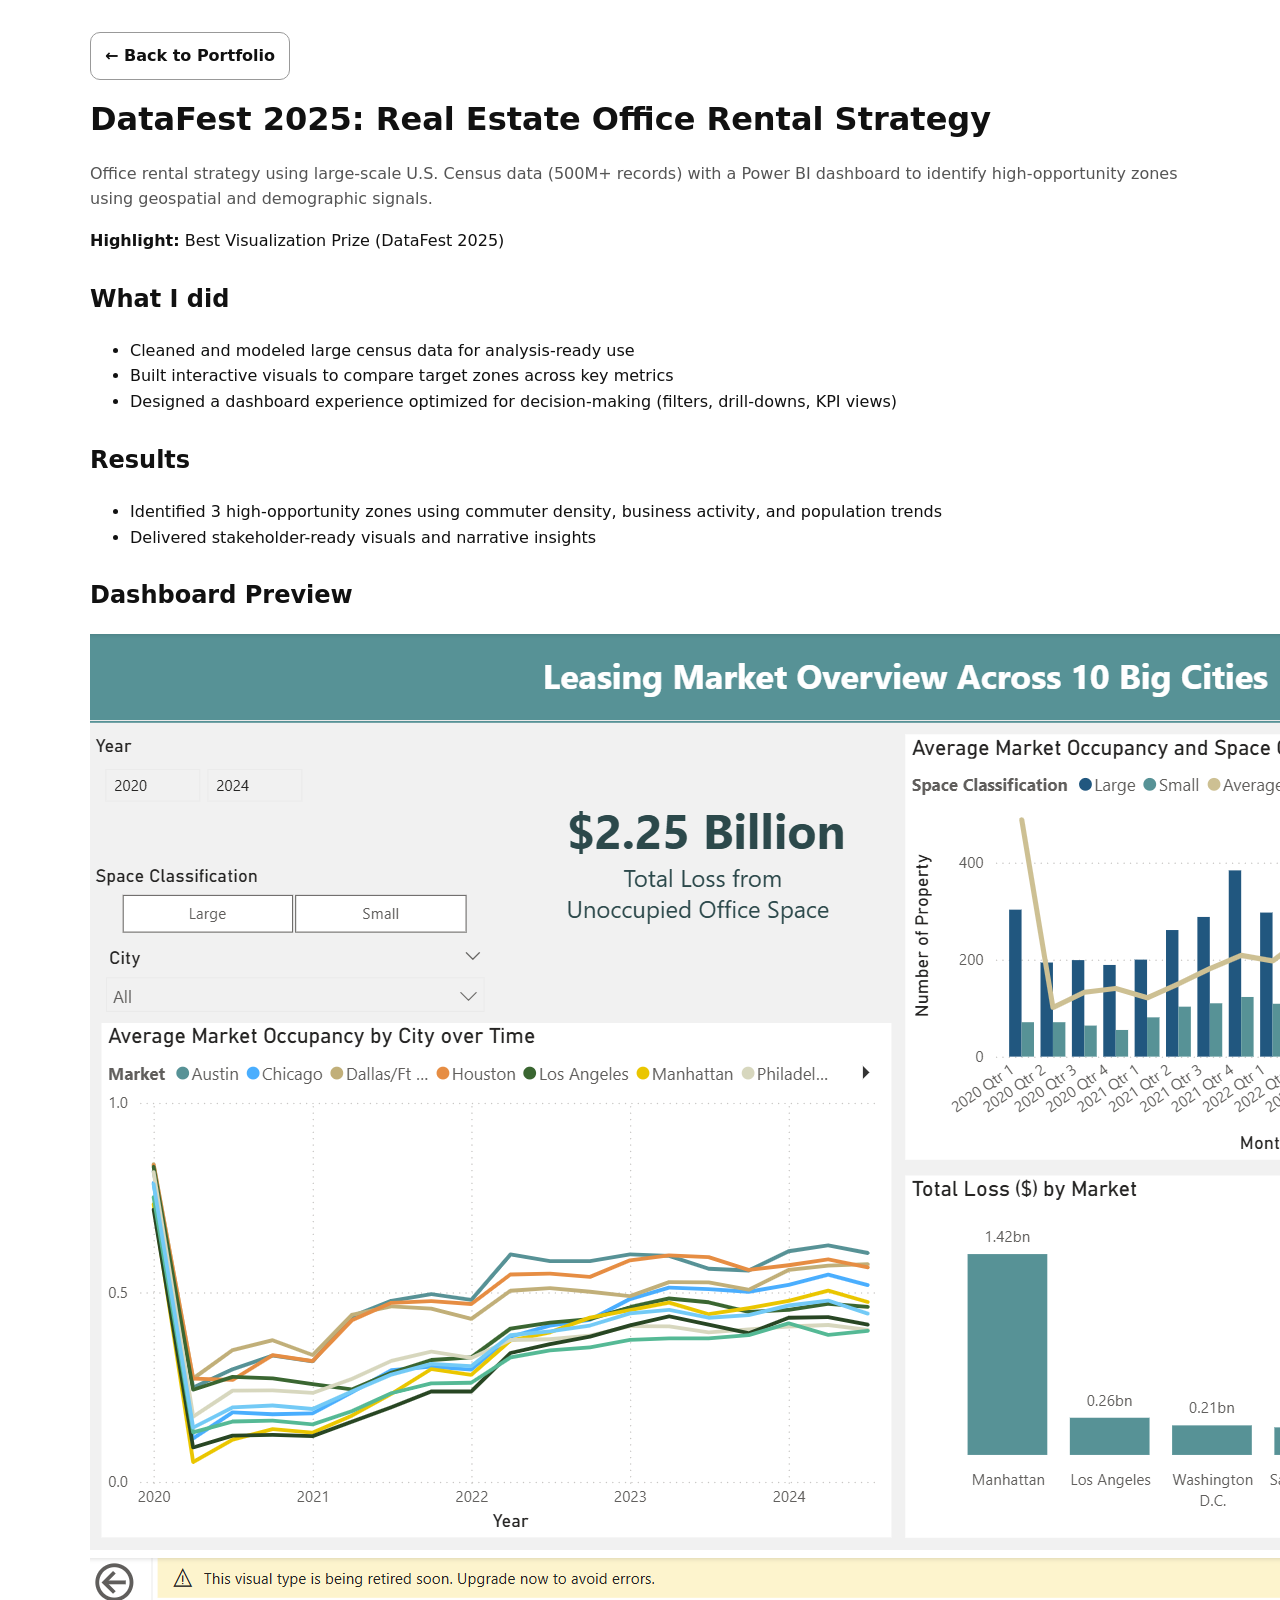
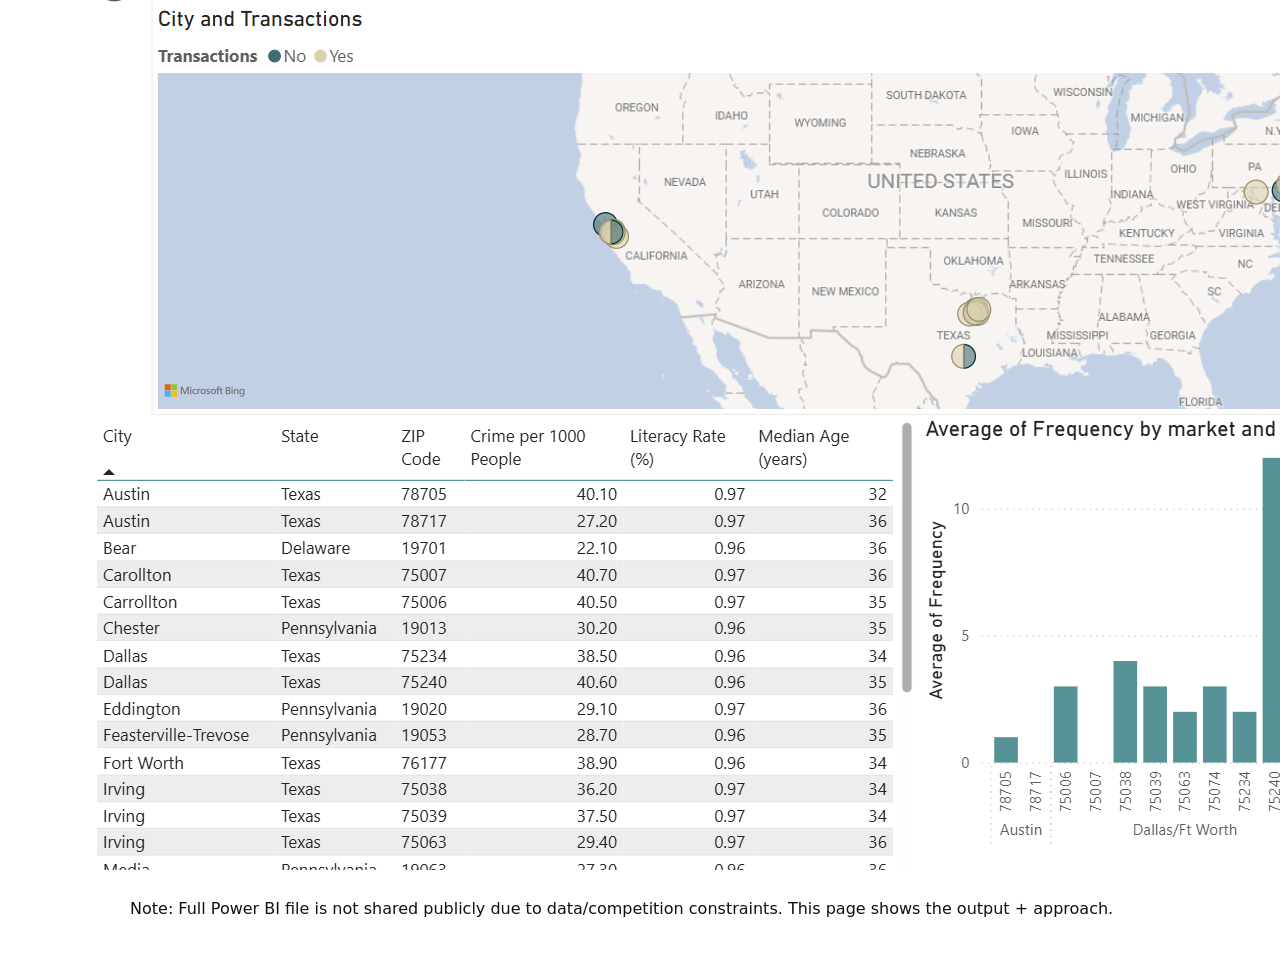
==== static/projects/ra/index.html @ 5d3c4c04 "upload files" ====
<!doctype html>
<html lang="en">
<head>
  <meta charset="utf-8" />
  <meta name="viewport" content="width=device-width,initial-scale=1" />
  <title>DataFest 2025: Real Estate Office Rental Strategy</title>
  <style>
    body{font-family:system-ui,-apple-system,Segoe UI,Roboto,Arial,sans-serif;max-width:1100px;margin:32px auto;padding:0 16px;line-height:1.6;color:#111;background:#fff}
    .top{display:flex;gap:12px;align-items:center;flex-wrap:wrap}
    .btn{display:inline-block;padding:10px 14px;border:1px solid #999;border-radius:10px;text-decoration:none;font-weight:600;color:inherit}
    .muted{color:#555}
    h1{margin:14px 0 6px}
    h2{margin-top:26px}
  </style>
</head>
<body>
  <div class="top">
    <a class="btn" href="/">← Back to Portfolio</a>
  </div>

  <h1>DataFest 2025: Real Estate Office Rental Strategy</h1>
  <p class="muted">Office rental strategy using large-scale U.S. Census data (500M+ records) with a Power BI dashboard to identify high-opportunity zones using geospatial and demographic signals.</p>

  <p><strong>Highlight:</strong> Best Visualization Prize (DataFest 2025)</p>

  <h2>What I did</h2>
  <ul>
    <li>Cleaned and modeled large census data for analysis-ready use</li>
    <li>Built interactive visuals to compare target zones across key metrics</li>
    <li>Designed a dashboard experience optimized for decision-making (filters, drill-downs, KPI views)</li>
  </ul>

  <h2>Results</h2>
  <ul>
    <li>Identified 3 high-opportunity zones using commuter density, business activity, and population trends</li>
    <li>Delivered stakeholder-ready visuals and narrative insights</li>
  </ul>

  <h2>Dashboard Preview</h2>
  <div class="grid">
    <img src="img/ra.png" alt="DataFest dashboard preview">
    <img src="img/ra1.png" alt="DataFest dashboard preview">
  </div>

  <blockquote>
    Note: Full Power BI file is not shared publicly due to data/competition constraints. This page shows the output + approach.
  </blockquote>
</body>
</html>
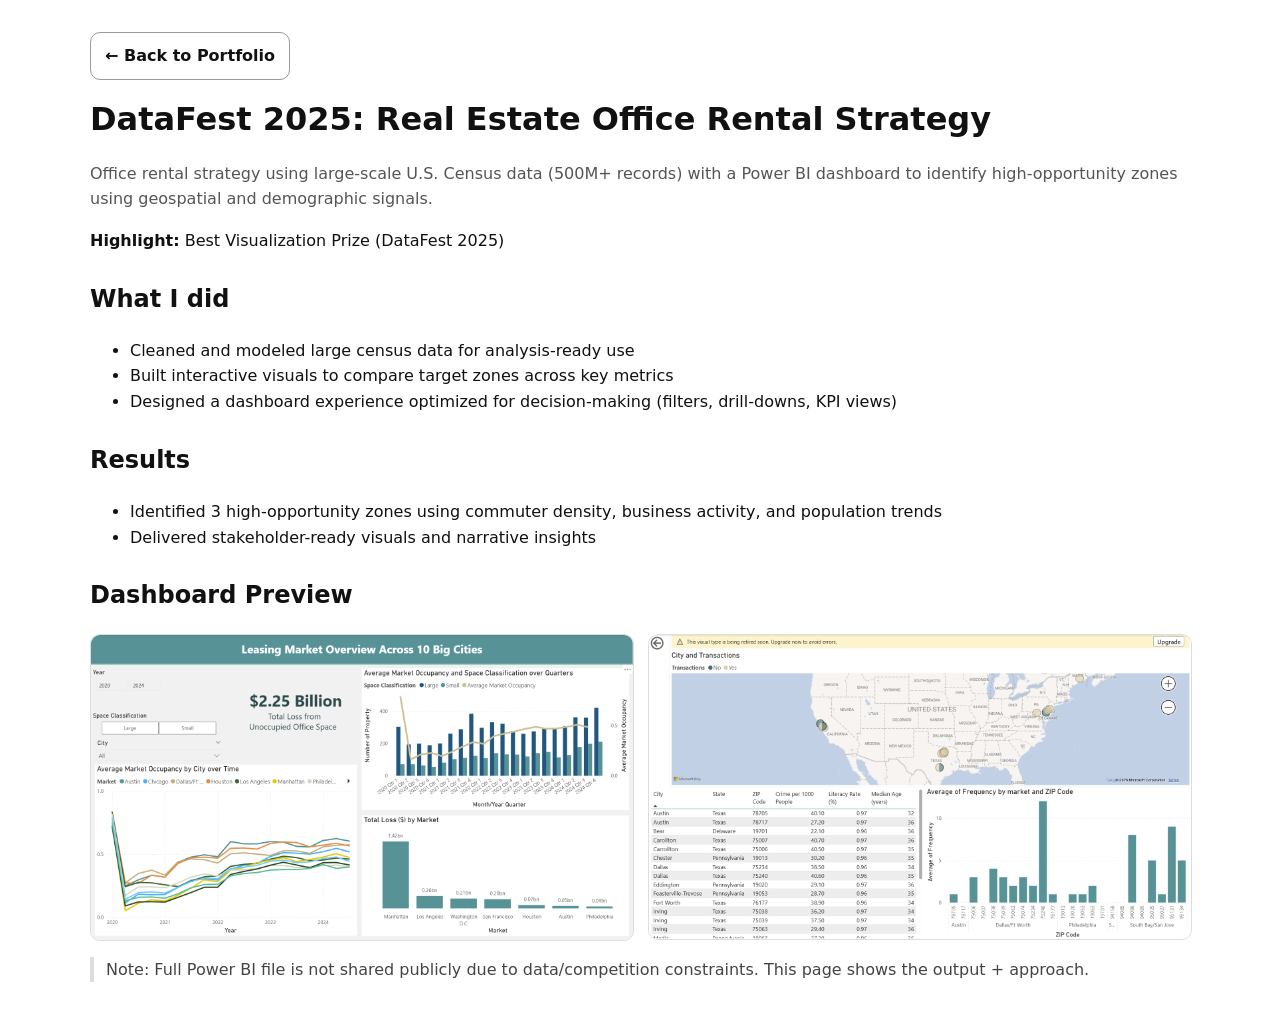
==== commit a4604a6a: "add" ====
--- a/static/projects/ra/index.html
+++ b/static/projects/ra/index.html
@@ -11,6 +11,9 @@
     .muted{color:#555}
     h1{margin:14px 0 6px}
     h2{margin-top:26px}
+    .grid{display:grid;grid-template-columns:repeat(auto-fit,minmax(300px,1fr));gap:16px}
+    img{width:100%;border:1px solid #ddd;border-radius:10px}
+    blockquote{border-left:4px solid #ddd;padding-left:12px;color:#444;margin:16px 0}
   </style>
 </head>
 <body>
